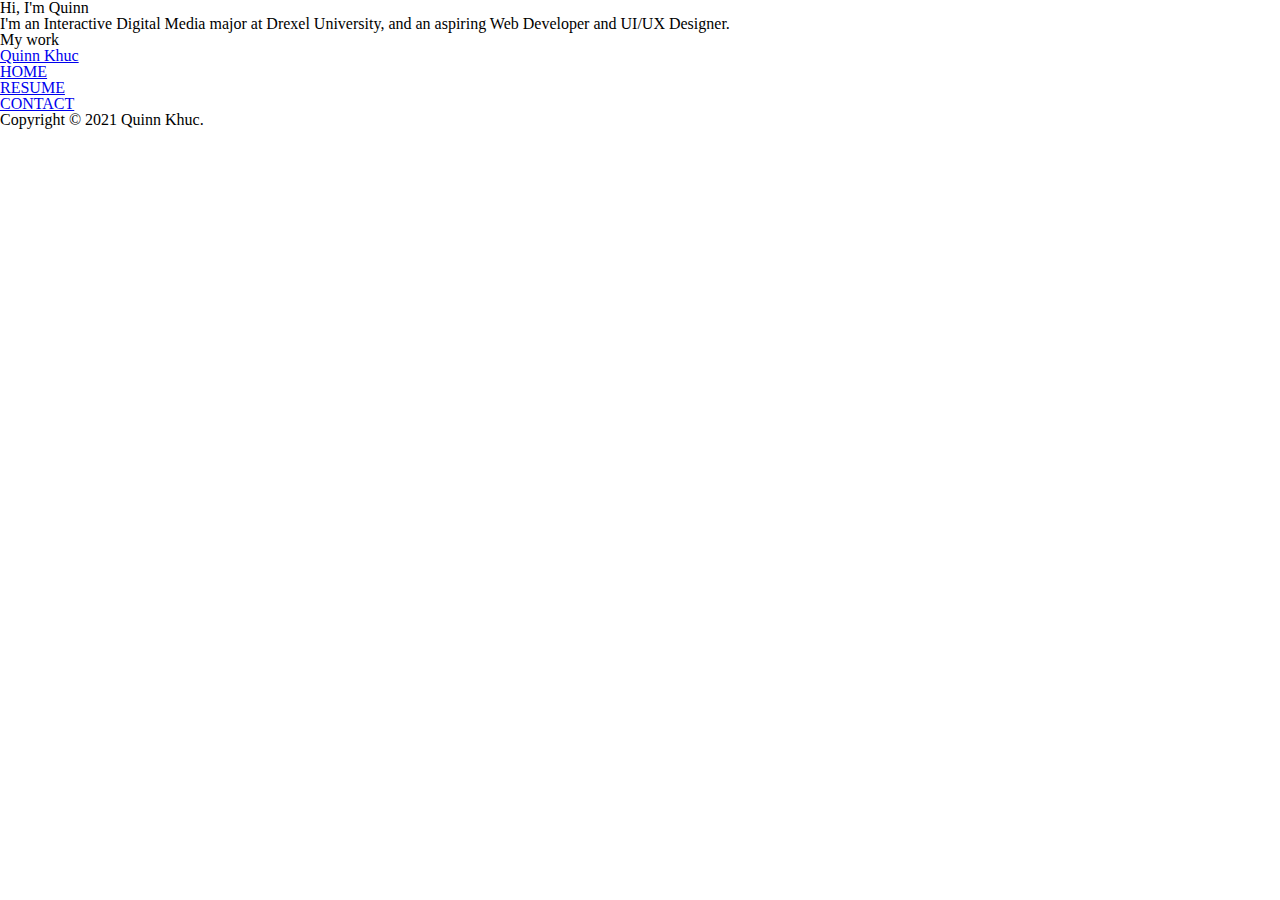
==== index.html @ 6163114d "Add reset style sheet to html pages" ====
<!DOCTYPE html>
<html lang="en">
<head>
    <meta charset="UTF-8">
    <meta name="viewport" content="width=device-width, initial-scale=1.0">
    <title>Quinn Khuc</title>
    <link rel="stylesheet" href="styles/reset.css">
</head>
<body>
    <div id="wrapper">
        <div id="main">
            <main>
                <div id="introduction">
                    <h1>Hi, I'm Quinn</h1>
                    <p>I'm an Interactive Digital Media major at Drexel University, and an aspiring <b>Web Developer</b> and <b>UI/UX Designer.</b></p>
                </div>
        
                <div id="portfolio">
                    <h2>My work</h2>
                </div>
            </main>
        </div>

        <div id="header">
            <header>
                <div id="logo">
                    <a href="index.html">Quinn Khuc</a>
                </div>
                <nav>
                    <ul>
                        <li>
                            <a href="index.html">HOME</a>
                        </li>
                        <li>
                            <a href="resume.html">RESUME</a>
                        </li>
                        <li>
                            <a href="contact.html">CONTACT</a>
                        </li>
                    </ul>
                </nav>
            </header>
        </div>

        <div id="footer">
            <footer>
                <p>Copyright &copy; 2021 Quinn Khuc.</p>
            </footer>
        </div>
    </div>
</body>
</html>
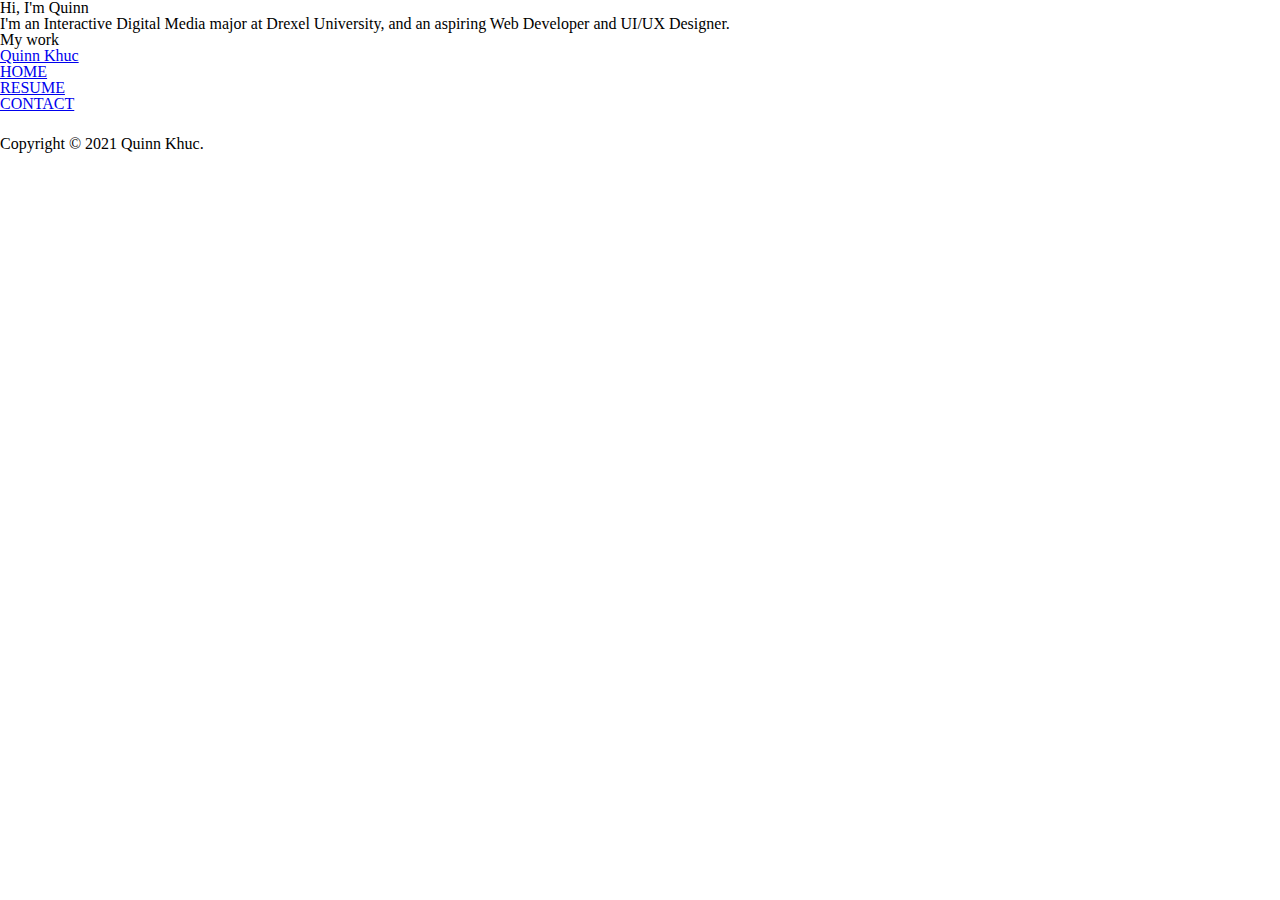
==== commit ebd350a3: "Add hamburger menu" ====
--- a/index.html
+++ b/index.html
@@ -5,6 +5,7 @@
     <meta name="viewport" content="width=device-width, initial-scale=1.0">
     <title>Quinn Khuc</title>
     <link rel="stylesheet" href="styles/reset.css">
+    <link rel="stylesheet" href="styles/fonts.css">
 </head>
 <body>
     <div id="wrapper">
@@ -39,6 +40,9 @@
                         </li>
                     </ul>
                 </nav>
+                <div id="hamburger-menu">
+                    <img src="images/hamburger-menu.png" alt="Hamburger Menu"/>
+                </div>
             </header>
         </div>
 
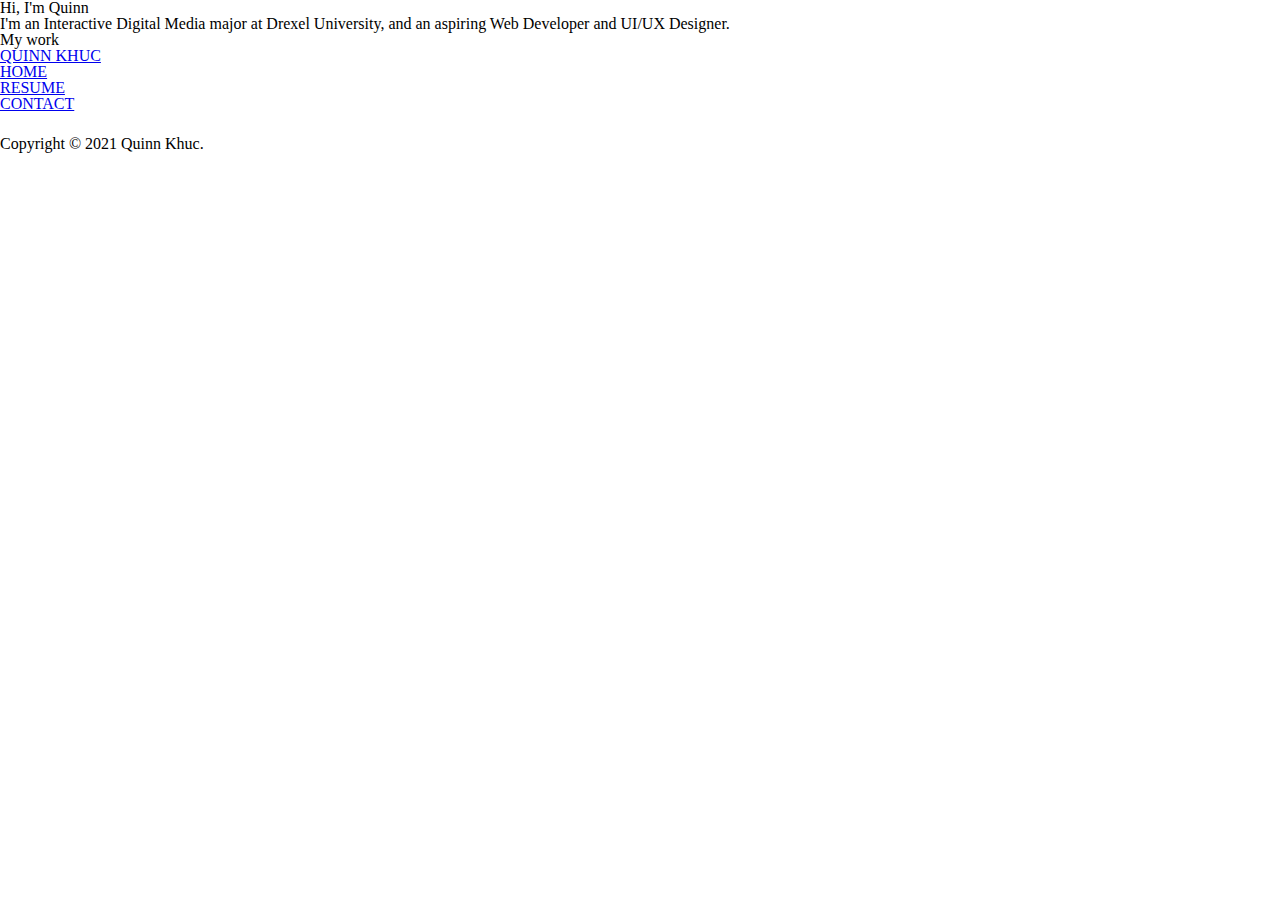
==== commit 8e30a71f: "Fix logo" ====
--- a/index.html
+++ b/index.html
@@ -6,6 +6,7 @@
     <title>Quinn Khuc</title>
     <link rel="stylesheet" href="styles/reset.css">
     <link rel="stylesheet" href="styles/fonts.css">
+    <link rel="stylesheet" href="styles/global.css">
 </head>
 <body>
     <div id="wrapper">
@@ -25,7 +26,7 @@
         <div id="header">
             <header>
                 <div id="logo">
-                    <a href="index.html">Quinn Khuc</a>
+                    <a href="index.html">QUINN KHUC</a>
                 </div>
                 <nav>
                     <ul>
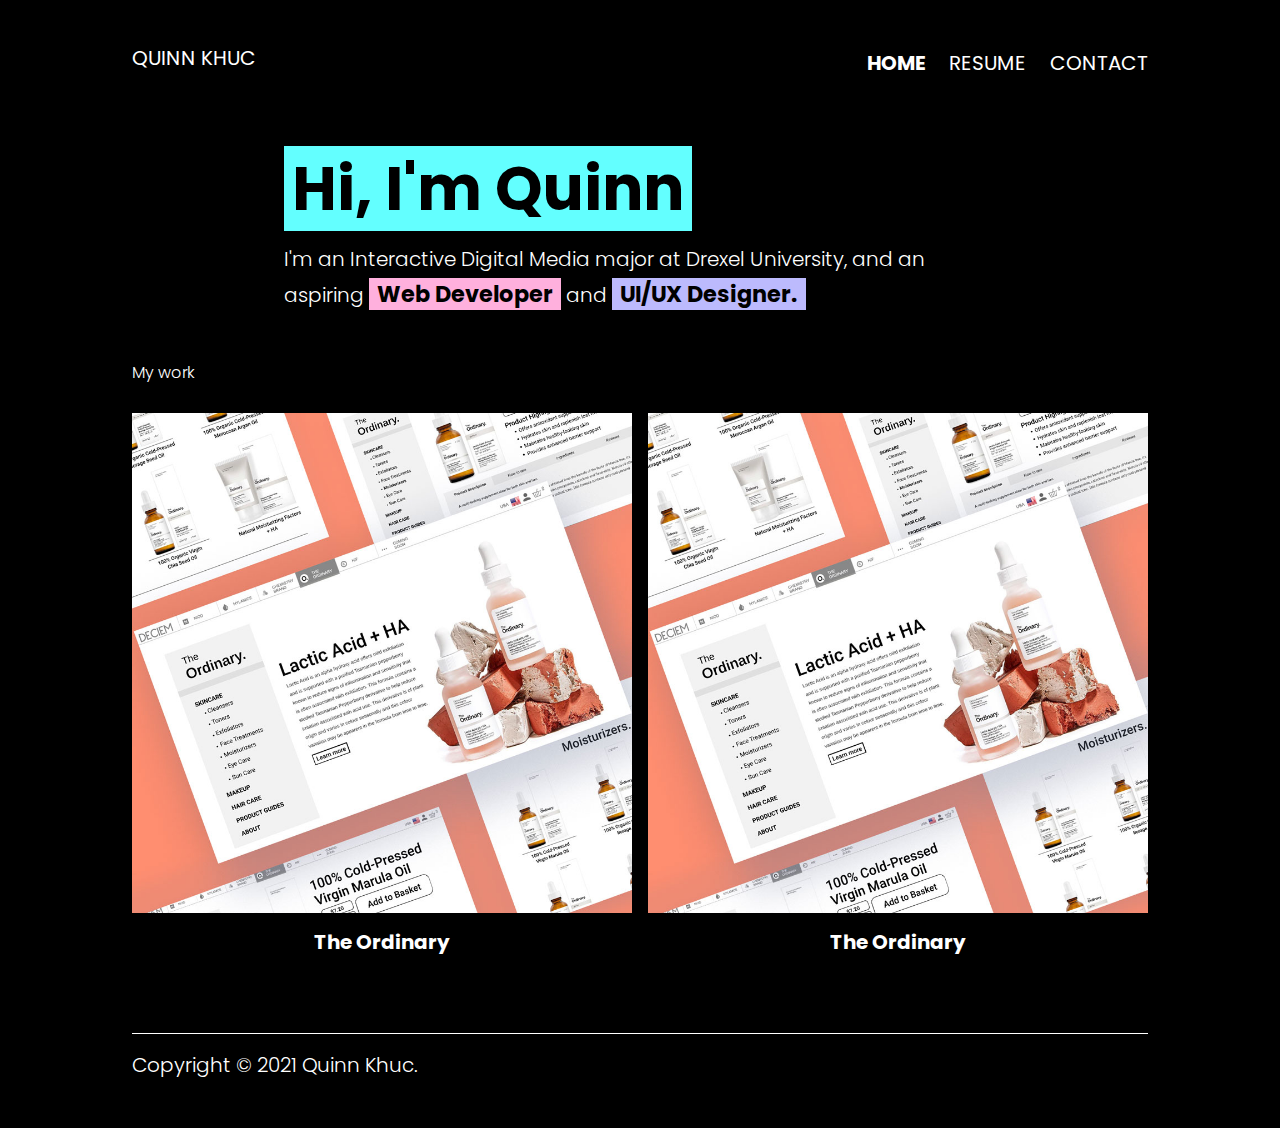
==== commit 0fd677b9: "Fix fonts, add styles to homepage and resume" ====
--- a/index.html
+++ b/index.html
@@ -7,18 +7,43 @@
     <link rel="stylesheet" href="styles/reset.css">
     <link rel="stylesheet" href="styles/fonts.css">
     <link rel="stylesheet" href="styles/global.css">
+    <link rel="stylesheet" href="styles/index.css">
 </head>
 <body>
     <div id="wrapper">
         <div id="main">
             <main>
                 <div id="introduction">
-                    <h1>Hi, I'm Quinn</h1>
-                    <p>I'm an Interactive Digital Media major at Drexel University, and an aspiring <b>Web Developer</b> and <b>UI/UX Designer.</b></p>
+                    <h1><b class="h1">Hi, I'm Quinn</b></h1>
+                    <p>I'm an Interactive Digital Media major at Drexel University, and an aspiring <b class="highlight" id="webdev-highlight">Web Developer</b> and <b class="highlight" id="uiux-highlight">UI/UX Designer.</b></p>
                 </div>
         
                 <div id="portfolio">
                     <h2>My work</h2>
+                    <div id="projects">
+                        <figure>
+                        <img srcset="images/the-ordinary-mockup-large.jpg  900w,
+                                images/the-ordinary-mockup-medium.jpg  600w,
+                                images/the-ordinary-mockup-small.jpg 350w"
+                            sizes="(min-width: 768px) 50vw,
+                                100vw"
+                            src="images/the-ordinary-mockup-small.jpg"
+                        alt="The Ordinary Project Mockup"/>
+                        <figcaption>The Ordinary</figcaption>
+                    </figure>
+                    <a href="the-ordinary.html">
+                        <figure>
+                            <img srcset="images/the-ordinary-mockup-large.jpg  900w,
+                                    images/the-ordinary-mockup-medium.jpg  600w,
+                                    images/the-ordinary-mockup-small.jpg 350w"
+                                sizes="(min-width: 768px) 50vw,
+                                    100vw"
+                                src="images/the-ordinary-mockup-small.jpg"
+                            alt="The Ordinary Project Mockup"/>
+                            <figcaption>The Ordinary</figcaption>
+                        </figure>
+                    </a>
+                    </div>
                 </div>
             </main>
         </div>
@@ -31,7 +56,7 @@
                 <nav>
                     <ul>
                         <li>
-                            <a href="index.html">HOME</a>
+                            <a href="index.html" class="active-page">HOME</a>
                         </li>
                         <li>
                             <a href="resume.html">RESUME</a>
--- a/styles/fonts.css
+++ b/styles/fonts.css
@@ -0,0 +1,68 @@
+@font-face {
+     font-family: 'Poppins';
+     src: url('../fonts/Poppins-ExtraLight.woff2') format('woff2'),
+         url('../fonts/Poppins-ExtraLight.woff') format('woff');
+     font-weight: 200;
+     font-style: normal;
+ }
+
+ @font-face {
+     font-family: 'Poppins';
+     src: url('../fonts/Poppins-ExtraLightItalic.woff2') format('woff2'),
+         url('../fonts/Poppins-ExtraLightItalic.woff') format('woff');
+     font-weight: 200;
+     font-style: italic;
+ }
+ 
+ @font-face {
+     font-family: 'Poppins';
+     src: url('../fonts/Poppins-Light.woff2') format('woff2'),
+         url('../fonts/Poppins-Light.woff') format('woff');
+     font-weight: 300;
+     font-style: normal;
+ }
+
+ @font-face {
+     font-family: 'Poppins';
+     src: url('../fonts/Poppins-LightItalic.woff2') format('woff2'),
+         url('../fonts/Poppins-LightItalic.woff') format('woff');
+     font-weight: 300;
+     font-style: italic;
+     font-display: swap;
+ }
+ 
+ @font-face {
+     font-family: 'Poppins';
+     src: url('../fonts/Poppins-Regular.woff2') format('woff2'),
+         url('../fonts/Poppins-Regular.woff') format('woff');
+     font-weight: 400;
+     font-style: normal;
+ }
+ 
+ @font-face {
+     font-family: 'Poppins';
+     src: url('../fonts/Poppins-Italic.woff2') format('woff2'),
+         url('../fonts/Poppins-Italic.woff') format('woff');
+     font-weight: 400;
+     font-style: italic;
+ }
+
+ @font-face {
+     font-family: 'Poppins';
+     src: url('../fonts/Poppins-Bold.woff2') format('woff2'),
+         url('../fonts/Poppins-Bold.woff') format('woff');
+     font-weight: 600;
+     font-style: normal;
+ }
+ 
+ @font-face {
+     font-family: 'Poppins';
+     src: url('../fonts/Poppins-BoldItalic.woff2') format('woff2'),
+         url('../fonts/Poppins-BoldItalic.woff') format('woff');
+     font-weight: 600;
+     font-style: italic;
+ }
+
+html{
+     font-family: 'Poppins', sans-serif;
+}--- a/styles/global.css
+++ b/styles/global.css
@@ -0,0 +1,171 @@
+/* General styles */
+:root{
+    --black: #000;
+    --white: #FFF;
+    --blue: #63FFFF;
+    --purple: #BCBAFD;
+    --purple-pink: #DEB3FF;
+    --pink: #FFB0DD;
+    --orange: #FFA0A0;
+    --yellow: #FFFCA8;
+    --yellow-green: #CCFFA5;
+    --green: #A5FFC9;
+}
+
+a{
+    color: var(--white);
+    text-decoration: none;
+}
+
+b{
+    color: var(--black);
+    padding: 0 0.5rem;
+}
+
+body{
+    background-color: var(--black);
+    color: var(--white);
+    font-size: 1rem;
+    font-weight: 300;
+    margin: 1.5rem;
+}
+
+h1{
+    font-size: 3rem;
+    font-weight: 600;
+    margin-bottom: 1.5rem;
+}
+
+h2{
+    font-size: 1.25rem;
+    font-weight: 600;
+    margin-bottom: 0.5rem;
+    margin-top: 2.5rem;
+}
+
+h3{
+    font-weight: 600;
+    margin-top: 0.5rem;
+}
+
+header{
+    display: grid;
+    grid-template-columns: 50% 50%;
+    grid-template-rows: 100%;
+}
+
+img{
+    max-width: 100%;
+}
+
+nav{
+    display: none;
+}
+
+p, li{
+    line-height: 1.5rem;
+}
+
+/* Specific styles */
+.active-page{
+    font-weight: 600;
+}
+
+#footer{
+    border-top: 1px solid var(--white);
+    grid-area: footer;
+}
+
+#footer p{
+    padding-top: 1rem;
+}
+
+#hamburger-menu{
+    justify-self: end;
+}
+
+.h1{
+    background-color: var(--blue);
+}
+
+#header{
+    font-size: 1.25rem;
+    font-weight: 400;
+    grid-area: header;
+}
+
+.list{
+    list-style: square;
+    margin-left: 1rem;
+}
+
+#main{
+    grid-area: main;
+    margin-top: 8%;
+    margin-bottom: 8%;
+}
+
+#wrapper{
+    display: grid;
+    grid-template-columns: auto auto;
+    grid-template-rows: auto auto auto;
+    grid-template-areas: 
+        'header header' 
+        'main main' 
+        'footer footer';
+}
+
+/* Media queries */
+@media (min-width: 768px){
+    body{
+        font-size: 1.125rem;
+        margin: 3rem;
+    }
+
+    p, li{
+        line-height: 1.6875rem;
+    }
+
+    h1{
+        font-size: 3.4rem;
+    }
+
+    h2{
+        font-size: 1.4rem;
+        margin-bottom: 1rem;
+        margin-top: 3rem;
+    }
+    
+    h3{
+        margin-top: 1rem;
+    }
+
+    #hamburger-menu{
+        display: none;
+    }
+
+    nav{
+        display: block;
+        justify-self: end;
+    }
+
+    nav ul{
+        display: flex;
+        gap: 1.5rem;
+    }
+}
+
+@media (min-width: 1280px){
+    body{
+        font-size: 1.25rem;
+        margin: 3rem 8.25rem;
+    }
+
+    p, li{
+        line-height: 1.875rem;
+    }
+
+    h1{
+        font-size: 3.8rem;
+    }
+}--- a/styles/index.css
+++ b/styles/index.css
@@ -0,0 +1,69 @@
+/* Specific rules */
+.highlight{
+    color: var(--black);
+    font-size: 1.25rem;
+    font-weight: 600;
+    line-height: 2.25rem;
+    white-space: nowrap;
+}
+
+
+#portfolio{
+    margin-top: 5%;
+}
+
+#portfolio h2{
+    font-size: 1rem;
+    font-weight: 300;
+    margin-top: 2rem;
+}
+
+#projects figure{
+    margin-top: 1rem;
+}
+
+#projects figure figcaption{
+    font-weight: 600;
+    margin-top: 1rem;
+    text-align: center;
+}
+
+#uiux-highlight{
+    background-color: var(--purple);
+}
+
+#webdev-highlight{
+    background-color: var(--pink);
+}
+
+/* Media Queries */
+@media (min-width: 768px){
+    .highlight{
+        font-size: 1.4rem;
+        line-height: 2.5rem;
+    }
+
+    #introduction{
+        margin: 0 auto;
+        width: 80%;
+    }
+
+    #projects{
+        display: grid;
+        grid-template-columns: auto auto;
+        column-gap: 1rem;
+    }
+}
+
+@media (min-width: 1280px){
+    #introduction{
+        width: 70%;
+    }
+
+    #projects{
+        display: grid;
+        grid-template-columns: auto auto;
+        column-gap: 1rem;
+        width: 100%;
+    }
+}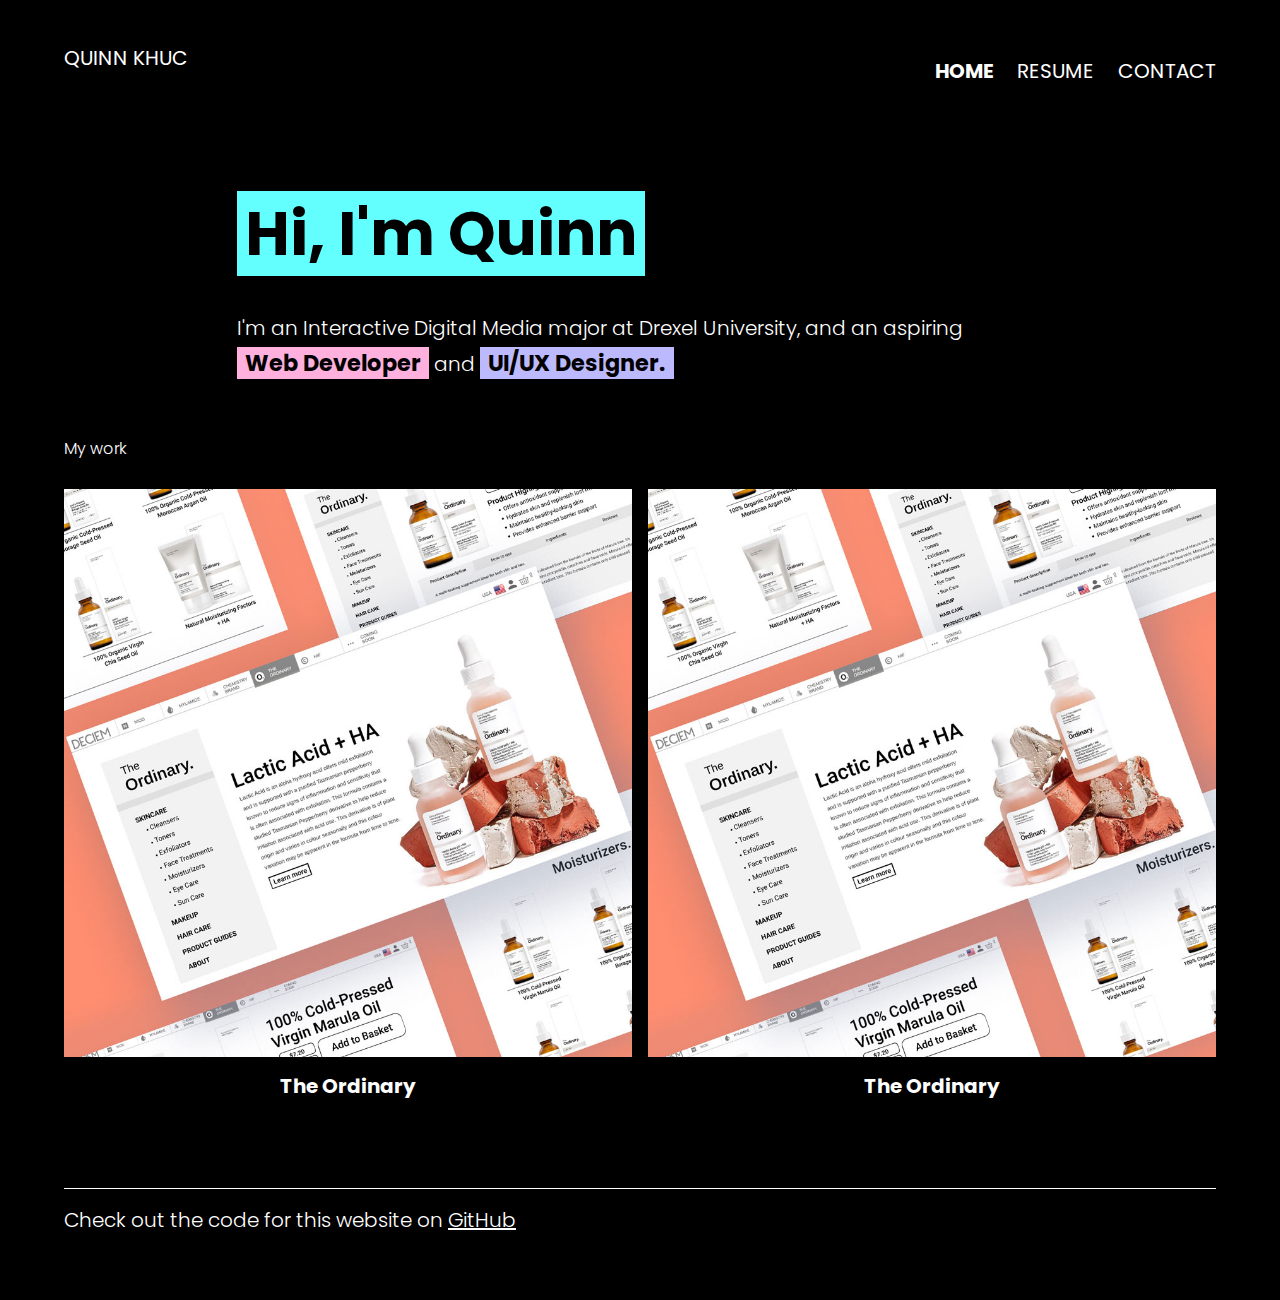
==== commit 5eac2925: "fix footer, fix grid, style contact page" ====
--- a/index.html
+++ b/index.html
@@ -74,7 +74,7 @@
 
         <div id="footer">
             <footer>
-                <p>Copyright &copy; 2021 Quinn Khuc.</p>
+                <p>Check out the code for this website on <a href="https://github.com/quinnkhuc/IDM222-qtk23" target="_blank" class="link">GitHub</a></p>
             </footer>
         </div>
     </div>
--- a/styles/global.css
+++ b/styles/global.css
@@ -27,25 +27,24 @@
     color: var(--white);
     font-size: 1rem;
     font-weight: 300;
-    margin: 1.5rem;
 }
 
 h1{
     font-size: 3rem;
     font-weight: 600;
-    margin-bottom: 1.5rem;
+    margin-bottom: 3rem;
 }
 
 h2{
     font-size: 1.25rem;
     font-weight: 600;
-    margin-bottom: 0.5rem;
-    margin-top: 2.5rem;
+    margin-bottom: 1rem;
+    margin-top: 2rem;
 }
 
 h3{
     font-weight: 600;
-    margin-top: 0.5rem;
+    margin-top: 1rem;
 }
 
 header{
@@ -58,6 +57,11 @@
     max-width: 100%;
 }
 
+li{
+    margin-bottom: 0.1rem;
+    margin-top: 0.1rem;
+}
+
 nav{
     display: none;
 }
@@ -74,6 +78,7 @@
 #footer{
     border-top: 1px solid var(--white);
     grid-area: footer;
+    width: 100%;
 }
 
 #footer p{
@@ -92,6 +97,11 @@
     font-size: 1.25rem;
     font-weight: 400;
     grid-area: header;
+    width: 100%;
+}
+
+.link{
+    text-decoration: underline;
 }
 
 .list{
@@ -103,23 +113,31 @@
     grid-area: main;
     margin-top: 8%;
     margin-bottom: 8%;
+    width: 100%;
 }
 
 #wrapper{
     display: grid;
     grid-template-columns: auto auto;
-    grid-template-rows: auto auto auto;
+    grid-template-rows: 4rem auto 4rem;
     grid-template-areas: 
         'header header' 
         'main main' 
         'footer footer';
+    margin: 1.5rem auto;
+    min-height: 100vh;
+    width: 90%;
 }
 
 /* Media queries */
-@media (min-width: 768px){
+@media (min-width: 500px){
     body{
         font-size: 1.125rem;
-        margin: 3rem;
+    }
+
+    li{
+        margin-bottom: 0.25rem;
+        margin-top: 0.25rem;
     }
 
     p, li{
@@ -132,14 +150,17 @@
 
     h2{
         font-size: 1.4rem;
-        margin-bottom: 1rem;
-        margin-top: 3rem;
-    }
-    
-    h3{
-        margin-top: 1rem;
-    }
-
+    }
+
+
+    #wrapper{
+        margin-left: auto;
+        margin-right: auto;
+        width: 80%;
+    }
+}
+
+@media (min-width: 750px){
     #hamburger-menu{
         display: none;
     }
@@ -153,12 +174,27 @@
         display: flex;
         gap: 1.5rem;
     }
-}
-
-@media (min-width: 1280px){
+
+    #wrapper{
+        margin: 3rem auto;
+        width: 90%;
+    }
+}
+
+@media (min-width: 900px){
+    #wrapper{
+        width: 80%;
+    }
+}
+
+@media (min-width: 1200px){
     body{
         font-size: 1.25rem;
-        margin: 3rem 8.25rem;
+    }
+
+    li{
+        margin-bottom: 0.5rem;
+        margin-top: 0.5rem;
     }
 
     p, li{
@@ -168,4 +204,8 @@
     h1{
         font-size: 3.8rem;
     }
+
+    #wrapper{
+        width: 90%;
+    }
 }